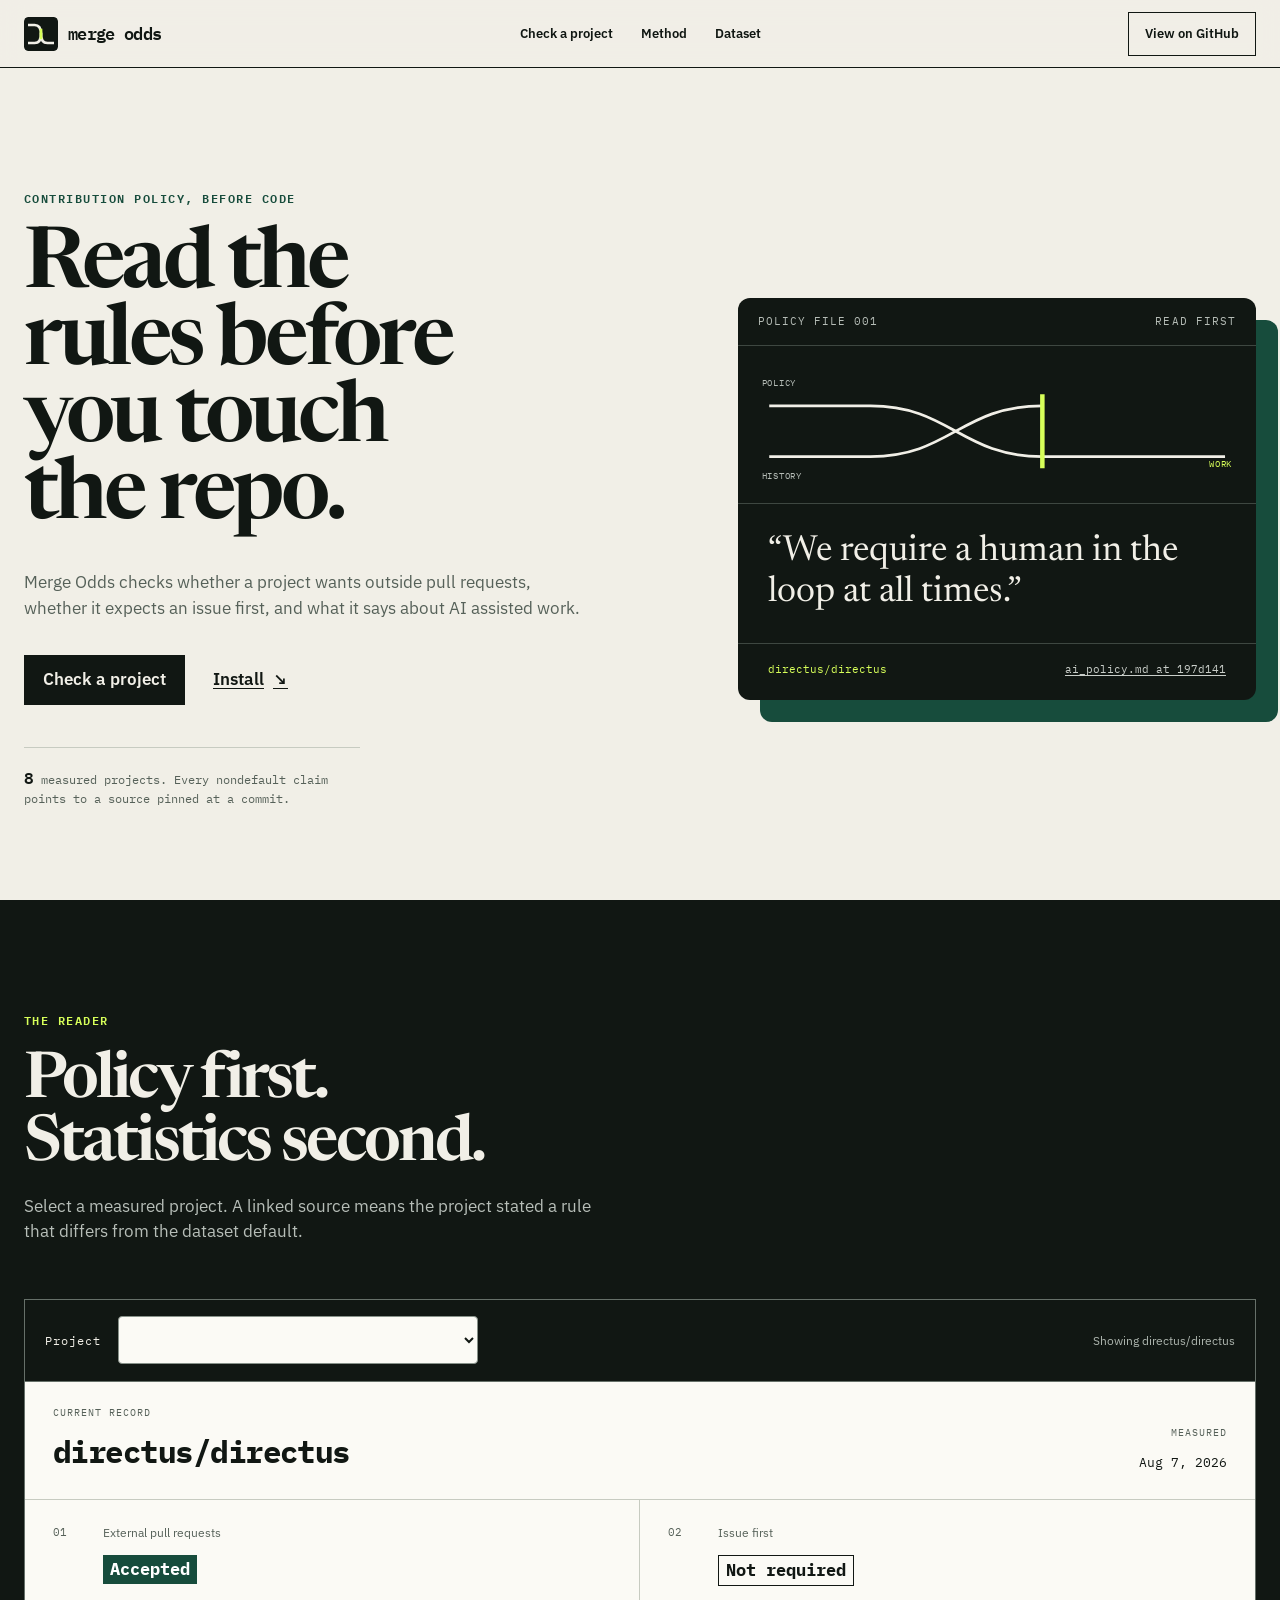
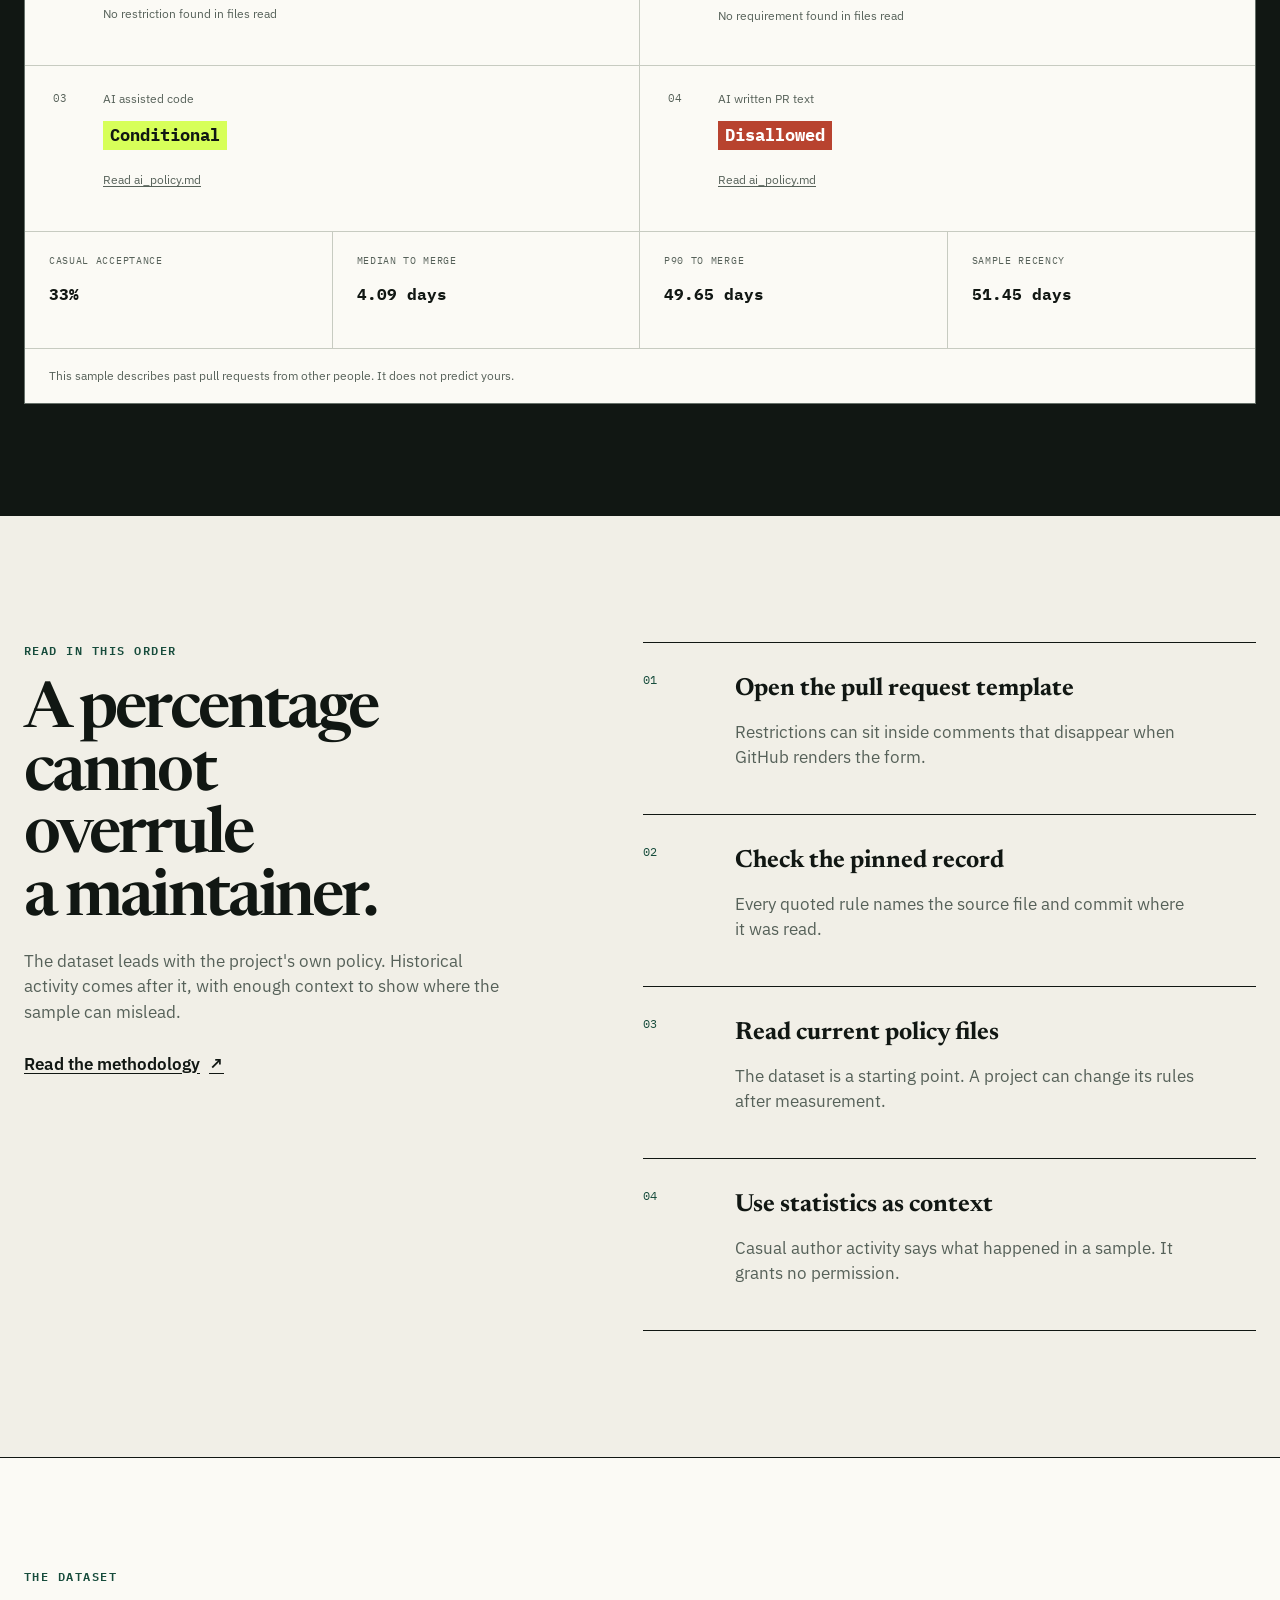
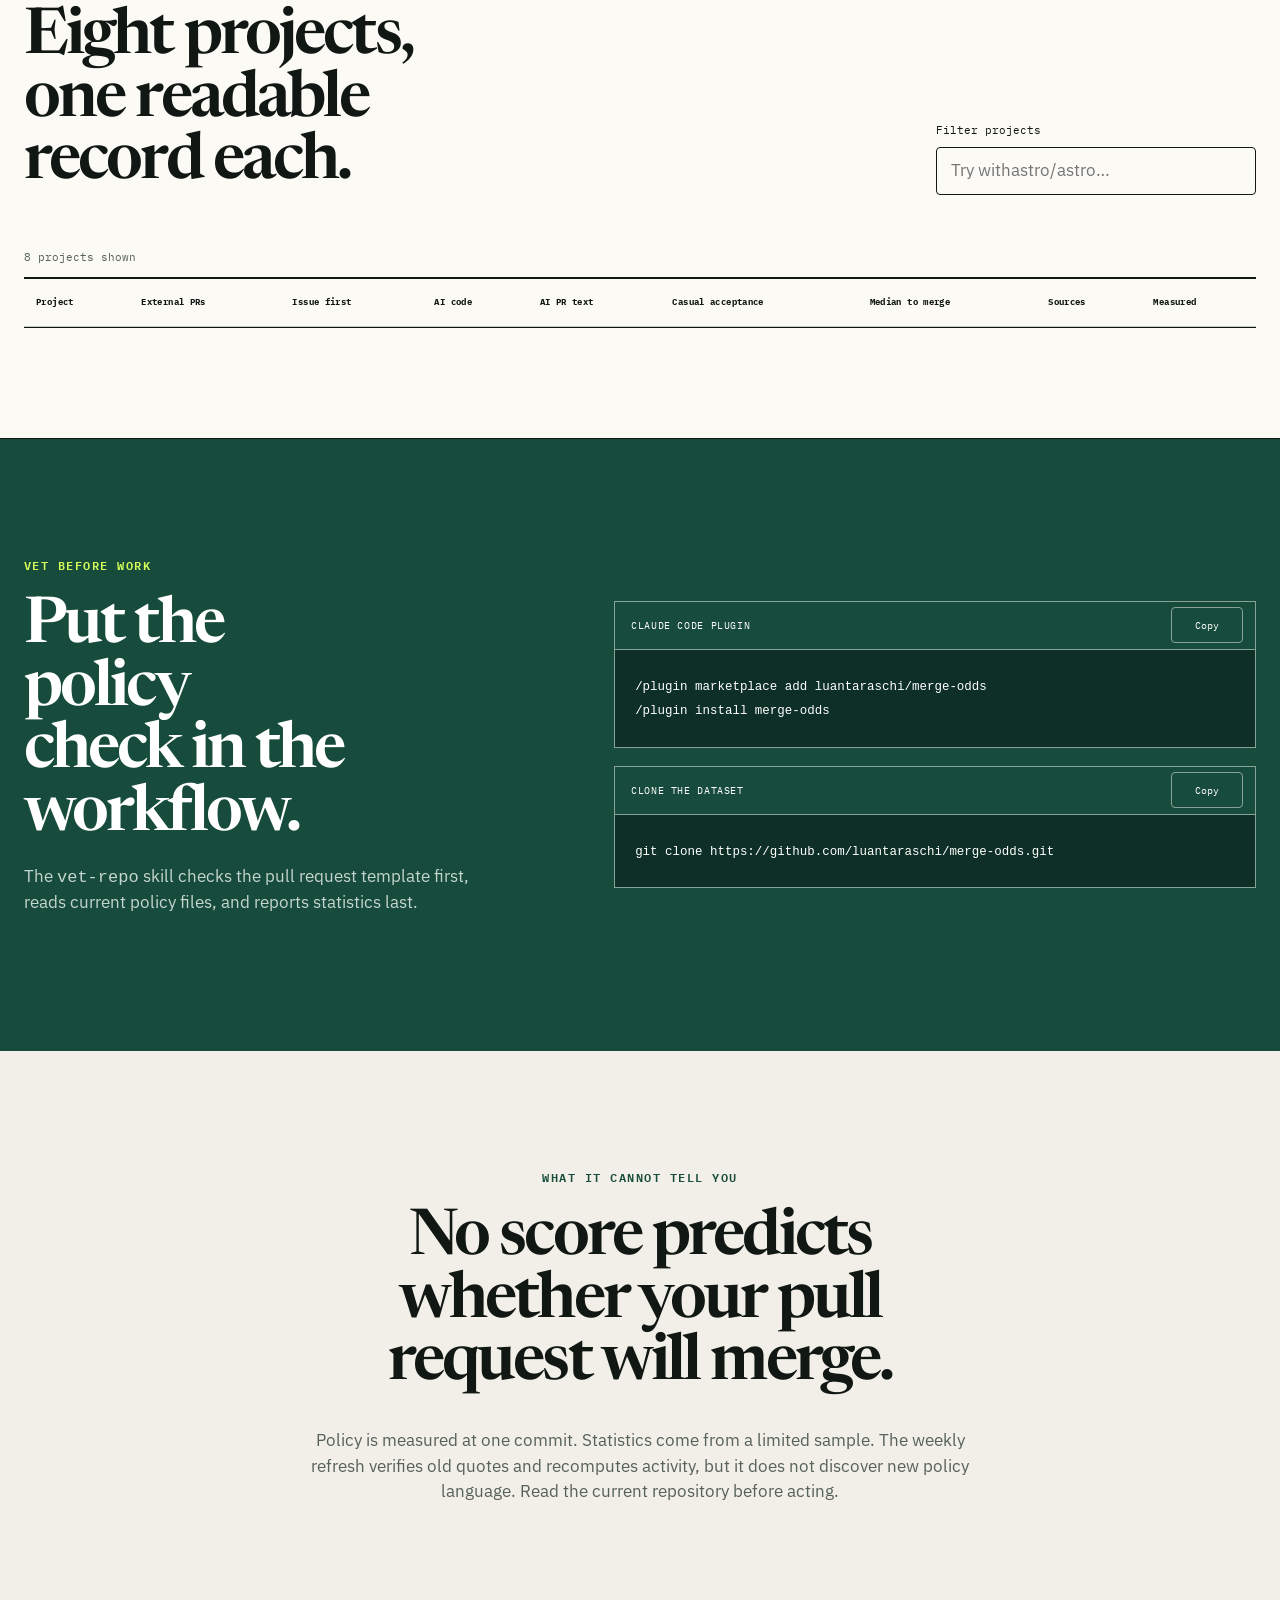
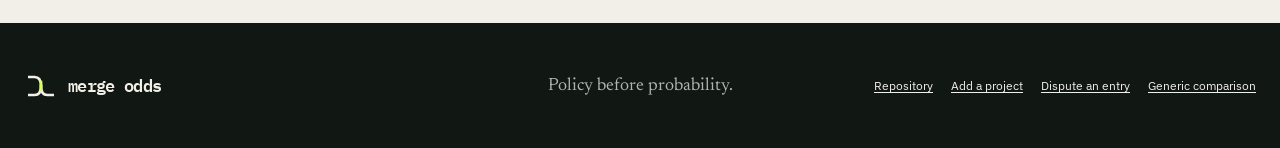
==== site/index.template.html @ 36a79b35 "feat: give merge odds a product site" ====
<!doctype html>
<html lang="en">
<head>
  <meta charset="utf-8">
  <meta name="viewport" content="width=device-width, initial-scale=1">
  <title>Merge Odds | Read the rules before you touch the repo</title>
  <meta name="description" content="Check whether an open source project accepts outside pull requests and read its contribution rules before work begins.">
  <meta name="theme-color" content="#f1efe7">
  <meta property="og:title" content="Merge Odds">
  <meta property="og:description" content="Read the rules before you touch the repo.">
  <meta property="og:type" content="website">
  <meta property="og:url" content="https://luantaraschi.github.io/merge-odds/">
  <meta property="og:image" content="https://luantaraschi.github.io/merge-odds/og.png">
  <link rel="icon" href="mark.svg" type="image/svg+xml">
  <link rel="preconnect" href="https://fonts.googleapis.com">
  <link rel="preconnect" href="https://fonts.gstatic.com" crossorigin>
  <link href="https://fonts.googleapis.com/css2?family=IBM+Plex+Mono:wght@400;500;600&amp;family=IBM+Plex+Sans:wght@400;500;600&amp;family=Newsreader:opsz,wght@6..72,500;6..72,650&amp;display=swap" rel="stylesheet">
  <link rel="stylesheet" href="styles.css">
  <script src="app.js" defer></script>
</head>
<body>
  <a class="skip-link" href="#main">Skip to content</a>
  <header class="site-header">
    <a class="brand" href="#top" aria-label="Merge Odds home">
      <img src="mark.svg" alt="" width="34" height="34">
      <span translate="no">merge odds</span>
    </a>
    <nav aria-label="Primary navigation">
      <a href="#reader">Check a project</a>
      <a href="#method">Method</a>
      <a href="#dataset">Dataset</a>
    </nav>
    <a class="header-action" href="https://github.com/luantaraschi/merge-odds">View on GitHub</a>
  </header>

  <main id="main">
    <section class="hero" id="top">
      <div class="hero-copy">
        <p class="eyebrow">CONTRIBUTION POLICY, BEFORE CODE</p>
        <h1>Read the rules before you touch the repo.</h1>
        <p class="hero-lede">Merge Odds checks whether a project wants outside pull requests, whether it expects an issue first, and what it says about AI assisted work.</p>
        <div class="hero-actions">
          <a class="button button-primary" href="#reader">Check a project</a>
          <a class="text-link" href="#install">Install <span aria-hidden="true">↘</span></a>
        </div>
        <p class="scope-note"><span>8</span> measured projects. Every nondefault claim points to a source pinned at a commit.</p>
      </div>

      <div class="case-file" aria-label="Example policy case file">
        <div class="case-file-head">
          <span>POLICY FILE 001</span>
          <span>READ FIRST</span>
        </div>
        <div class="case-route" aria-hidden="true">
          <svg viewBox="0 0 520 100" focusable="false">
            <path d="M8 22h112c88 0 100 56 190 56h202"/>
            <path d="M8 78h112c88 0 100-56 190-56"/>
            <path class="gate-line" d="M310 9v82"/>
          </svg>
          <span class="route-label route-policy">POLICY</span>
          <span class="route-label route-history">HISTORY</span>
          <span class="route-label route-work">WORK</span>
        </div>
        <blockquote>
          “We require a human in the loop at all times.”
        </blockquote>
        <div class="case-source">
          <span>directus/directus</span>
          <a href="https://github.com/directus/directus/blob/197d141ad92c659a8d89a29fe58b9618ed9863e2/ai_policy.md#L19">ai_policy.md at 197d141</a>
        </div>
      </div>
    </section>

    <section class="reader-section" id="reader" aria-labelledby="reader-title">
      <div class="section-heading">
        <p class="eyebrow">THE READER</p>
        <h2 id="reader-title">Policy first. Statistics second.</h2>
        <p>Select a measured project. A linked source means the project stated a rule that differs from the dataset default.</p>
      </div>

      <div class="reader-shell">
        <div class="reader-toolbar">
          <label for="repo-select">Project</label>
          <select id="repo-select" name="repo">
            <!-- merge-odds:repo-options -->
          </select>
          <p id="reader-status" class="reader-status" aria-live="polite">Showing directus/directus</p>
        </div>

        <article class="policy-reader" id="policy-reader" data-repo="directus/directus">
          <header class="policy-reader-head">
            <div>
              <p class="record-label">CURRENT RECORD</p>
              <h3 id="record-repo">directus/directus</h3>
            </div>
            <div class="record-date">
              <span>MEASURED</span>
              <time id="record-date" datetime="2026-08-07">2026.08.07</time>
            </div>
          </header>

          <div class="policy-grid" id="policy-grid">
            <div class="policy-item is-open">
              <span class="policy-index">01</span>
              <div><span class="policy-question">External pull requests</span><strong>Accepted</strong><small>No restriction found in files read</small></div>
            </div>
            <div class="policy-item is-neutral">
              <span class="policy-index">02</span>
              <div><span class="policy-question">Issue first</span><strong>Not required</strong><small>No requirement found in files read</small></div>
            </div>
            <div class="policy-item is-caution">
              <span class="policy-index">03</span>
              <div><span class="policy-question">AI assisted code</span><strong>Conditional</strong><a href="https://github.com/directus/directus/blob/197d141ad92c659a8d89a29fe58b9618ed9863e2/ai_policy.md#L21-L22">Read ai_policy.md</a></div>
            </div>
            <div class="policy-item is-stop">
              <span class="policy-index">04</span>
              <div><span class="policy-question">AI written PR text</span><strong>Disallowed</strong><a href="https://github.com/directus/directus/blob/197d141ad92c659a8d89a29fe58b9618ed9863e2/ai_policy.md#L29-L30">Read ai_policy.md</a></div>
            </div>
          </div>

          <div class="stats-strip" id="stats-strip" aria-label="Historical sample">
            <div><span>CASUAL ACCEPTANCE</span><strong>33%</strong></div>
            <div><span>MEDIAN TO MERGE</span><strong>4.09 days</strong></div>
            <div><span>P90 TO MERGE</span><strong>49.65 days</strong></div>
            <div><span>SAMPLE RECENCY</span><strong>51.45 days</strong></div>
          </div>
          <p class="stats-warning">This sample describes past pull requests from other people. It does not predict yours.</p>
        </article>
      </div>
    </section>

    <section class="method-section" id="method" aria-labelledby="method-title">
      <div class="method-intro">
        <p class="eyebrow">READ IN THIS ORDER</p>
        <h2 id="method-title">A percentage cannot overrule a maintainer.</h2>
        <p>The dataset leads with the project's own policy. Historical activity comes after it, with enough context to show where the sample can mislead.</p>
        <a class="text-link" href="https://github.com/luantaraschi/merge-odds/blob/main/METHODOLOGY.md">Read the methodology <span aria-hidden="true">↗</span></a>
      </div>
      <ol class="method-list">
        <li><span>01</span><div><h3>Open the pull request template</h3><p>Restrictions can sit inside comments that disappear when GitHub renders the form.</p></div></li>
        <li><span>02</span><div><h3>Check the pinned record</h3><p>Every quoted rule names the source file and commit where it was read.</p></div></li>
        <li><span>03</span><div><h3>Read current policy files</h3><p>The dataset is a starting point. A project can change its rules after measurement.</p></div></li>
        <li><span>04</span><div><h3>Use statistics as context</h3><p>Casual author activity says what happened in a sample. It grants no permission.</p></div></li>
      </ol>
    </section>

    <section class="dataset-section" id="dataset" aria-labelledby="dataset-title">
      <div class="section-heading dataset-heading">
        <div>
          <p class="eyebrow">THE DATASET</p>
          <h2 id="dataset-title">Eight projects, one readable record each.</h2>
        </div>
        <div class="search-field">
          <label for="dataset-search">Filter projects</label>
          <input id="dataset-search" name="project-filter" type="search" placeholder="Try withastro/astro…" autocomplete="off" spellcheck="false">
        </div>
      </div>
      <p id="filter-status" class="filter-status" aria-live="polite">8 projects shown</p>
      <div class="table-wrap" tabindex="0" aria-label="Measured repositories, horizontally scrollable on small screens">
        <table>
          <thead>
            <tr>
              <th scope="col">Project</th>
              <th scope="col">External PRs</th>
              <th scope="col">Issue first</th>
              <th scope="col">AI code</th>
              <th scope="col">AI PR text</th>
              <th scope="col">Casual acceptance</th>
              <th scope="col">Median to merge</th>
              <th scope="col">Sources</th>
              <th scope="col">Measured</th>
            </tr>
          </thead>
          <tbody>
            <!-- merge-odds:dataset-rows -->
          </tbody>
        </table>
      </div>
      <noscript><p class="noscript-note">The complete table is visible above. Enable JavaScript only if you want filtering and the interactive reader.</p></noscript>
    </section>

    <section class="install-section" id="install" aria-labelledby="install-title">
      <div class="install-copy">
        <p class="eyebrow">VET BEFORE WORK</p>
        <h2 id="install-title">Put the policy check in the workflow.</h2>
        <p>The <code>vet-repo</code> skill checks the pull request template first, reads current policy files, and reports statistics last.</p>
      </div>
      <div class="command-stack">
        <div class="command-block">
          <div class="command-label"><span>CLAUDE CODE PLUGIN</span><button type="button" data-copy="/plugin marketplace add luantaraschi/merge-odds&#10;/plugin install merge-odds">Copy</button></div>
          <pre><code>/plugin marketplace add luantaraschi/merge-odds
/plugin install merge-odds</code></pre>
        </div>
        <div class="command-block">
          <div class="command-label"><span>CLONE THE DATASET</span><button type="button" data-copy="git clone https://github.com/luantaraschi/merge-odds.git">Copy</button></div>
          <pre><code>git clone https://github.com/luantaraschi/merge-odds.git</code></pre>
        </div>
        <p id="copy-status" class="sr-only" aria-live="polite"></p>
      </div>
    </section>

    <section class="limits-section" aria-labelledby="limits-title">
      <p class="eyebrow">WHAT IT CANNOT TELL YOU</p>
      <h2 id="limits-title">No score predicts whether your pull request will merge.</h2>
      <p>Policy is measured at one commit. Statistics come from a limited sample. The weekly refresh verifies old quotes and recomputes activity, but it does not discover new policy language. Read the current repository before acting.</p>
    </section>
  </main>

  <footer>
    <a class="brand footer-brand" href="#top"><img src="mark.svg" alt="" width="34" height="34"><span translate="no">merge odds</span></a>
    <p>Policy before probability.</p>
    <div>
      <a href="https://github.com/luantaraschi/merge-odds">Repository</a>
      <a href="https://github.com/luantaraschi/merge-odds/issues/new?template=add-repo.yml">Add a project</a>
      <a href="https://github.com/luantaraschi/merge-odds/issues/new?template=dispute.yml">Dispute an entry</a>
      <a href="generic/">Generic comparison</a>
    </div>
  </footer>
</body>
</html>
---- site/styles.css ----
:root {
  --paper: #f1efe7;
  --paper-raised: #fbfaf5;
  --ink: #111713;
  --ink-quiet: #566159;
  --gate: #174c3c;
  --signal: #d7ff59;
  --stop: #b8432f;
  --rule: #c7cbc1;
  --display: "Newsreader", Georgia, serif;
  --sans: "IBM Plex Sans", Arial, sans-serif;
  --mono: "IBM Plex Mono", Consolas, monospace;
  --content: min(1240px, calc(100vw - 48px));
  color-scheme: light;
}

* { box-sizing: border-box; }
html { scroll-behavior: smooth; }
body {
  margin: 0;
  background: var(--paper);
  color: var(--ink);
  font-family: var(--sans);
  font-size: 17px;
  line-height: 1.5;
  text-rendering: optimizeLegibility;
}
a { color: inherit; text-underline-offset: 0.2em; }
img, svg { display: block; max-width: 100%; }
button, input, select { font: inherit; }
button, select, input, a { touch-action: manipulation; -webkit-tap-highlight-color: transparent; }
:focus-visible { outline: 3px solid var(--stop); outline-offset: 4px; }
[hidden] { display: none !important; }
[id] { scroll-margin-top: 90px; }
h1, h2, h3 { text-wrap: balance; }
p { text-wrap: pretty; }

.skip-link {
  position: fixed;
  left: 16px;
  top: 12px;
  z-index: 100;
  padding: 10px 14px;
  background: var(--signal);
  color: var(--ink);
  transform: translateY(-160%);
  transition: transform 140ms ease;
}
.skip-link:focus { transform: translateY(0); }

.site-header {
  position: sticky;
  top: 0;
  z-index: 20;
  width: 100%;
  min-height: 68px;
  padding: 10px max(24px, calc((100vw - 1240px) / 2));
  display: grid;
  grid-template-columns: 1fr auto 1fr;
  align-items: center;
  gap: 24px;
  background: rgba(241, 239, 231, 0.94);
  border-bottom: 1px solid var(--ink);
  backdrop-filter: blur(14px);
}
.brand {
  width: max-content;
  display: inline-flex;
  align-items: center;
  gap: 10px;
  color: var(--ink);
  font-family: var(--mono);
  font-weight: 600;
  text-decoration: none;
  letter-spacing: -0.04em;
}
.brand img { border-radius: 4px; }
.site-header nav { display: flex; align-items: center; gap: 28px; }
.site-header nav a, .header-action {
  min-height: 44px;
  display: inline-flex;
  align-items: center;
  font-size: 0.84rem;
  font-weight: 600;
  text-decoration: none;
}
.site-header nav a { position: relative; }
.site-header nav a::after {
  content: "";
  position: absolute;
  left: 0;
  right: 100%;
  bottom: 6px;
  height: 2px;
  background: var(--gate);
  transition: right 140ms ease;
}
.site-header nav a:hover::after { right: 0; }
.header-action {
  justify-self: end;
  padding: 0 16px;
  border: 1px solid var(--ink);
  transition: background 140ms ease, color 140ms ease;
}
.header-action:hover { background: var(--ink); color: var(--paper); }

.hero {
  width: var(--content);
  min-height: calc(100vh - 68px);
  margin: 0 auto;
  padding: clamp(72px, 9vw, 132px) 0 86px;
  display: grid;
  grid-template-columns: minmax(0, 0.92fr) minmax(460px, 0.78fr);
  align-items: center;
  gap: clamp(52px, 8vw, 112px);
}
.eyebrow {
  margin: 0 0 22px;
  color: var(--gate);
  font-family: var(--mono);
  font-size: 0.72rem;
  font-weight: 600;
  letter-spacing: 0.13em;
}
.hero h1, .section-heading h2, .method-intro h2, .install-copy h2, .limits-section h2 {
  margin: 0;
  font-family: var(--display);
  font-weight: 600;
  letter-spacing: -0.045em;
  text-wrap: balance;
}
.hero h1 { max-width: 10ch; font-size: clamp(3.7rem, 6.6vw, 6.9rem); line-height: 0.91; }
.hero-lede { max-width: 56ch; margin: 32px 0 0; color: var(--ink-quiet); font-size: 1.09rem; }
.hero-actions { margin-top: 34px; display: flex; align-items: center; gap: 28px; }
.button {
  min-height: 48px;
  padding: 11px 18px;
  display: inline-flex;
  align-items: center;
  justify-content: center;
  font-weight: 600;
  text-decoration: none;
}
.button-primary { background: var(--ink); color: var(--paper); border: 1px solid var(--ink); transition: background 140ms ease, color 140ms ease; }
.button-primary:hover { background: var(--signal); color: var(--ink); }
.text-link { display: inline-flex; min-height: 44px; align-items: center; gap: 9px; font-weight: 600; }
.text-link span { transition: transform 140ms ease; }
.text-link:hover span { transform: translate(3px, 3px); }
.scope-note {
  max-width: 48ch;
  margin: 42px 0 0;
  padding-top: 18px;
  border-top: 1px solid var(--rule);
  color: var(--ink-quiet);
  font-family: var(--mono);
  font-size: 0.74rem;
}
.scope-note span { color: var(--ink); font-size: 1rem; font-weight: 600; }

.case-file { background: var(--ink); color: var(--paper); border-radius: 12px; box-shadow: 22px 22px 0 var(--gate); overflow: hidden; }
.case-file-head { padding: 16px 20px; display: flex; justify-content: space-between; border-bottom: 1px solid #3e4741; color: #b5bcb6; font-family: var(--mono); font-size: 0.66rem; letter-spacing: 0.1em; }
.case-route { position: relative; margin: 40px 24px 26px; }
.case-route svg { width: 100%; height: auto; }
.case-route path { fill: none; stroke: var(--paper); stroke-width: 3; }
.case-route .gate-line { stroke: var(--signal); stroke-width: 5; }
.route-label { position: absolute; color: #b5bcb6; font-family: var(--mono); font-size: 0.57rem; letter-spacing: 0.08em; }
.route-policy { left: 0; top: -9px; }
.route-history { left: 0; bottom: -7px; }
.route-work { right: 0; bottom: 5px; color: var(--signal); }
.case-file blockquote { margin: 0; padding: 28px 30px; border-top: 1px solid #3e4741; border-bottom: 1px solid #3e4741; font-family: var(--display); font-size: clamp(1.5rem, 3vw, 2.25rem); line-height: 1.15; }
.case-source { padding: 18px 30px 22px; display: flex; justify-content: space-between; gap: 22px; font-family: var(--mono); font-size: 0.66rem; }
.case-source span { color: var(--signal); }
.case-source a { color: #c9cec9; text-align: right; }

.reader-section { padding: 112px max(24px, calc((100vw - 1240px) / 2)); background: var(--ink); color: var(--paper); }
.section-heading { max-width: 740px; margin-bottom: 54px; }
.section-heading .eyebrow, .install-section .eyebrow { color: var(--signal); }
.section-heading h2, .method-intro h2, .install-copy h2, .limits-section h2 { font-size: clamp(2.7rem, 5vw, 5.1rem); line-height: 0.98; }
.section-heading > p:last-child { max-width: 60ch; color: #b7beb8; }
.reader-shell { border: 1px solid #667069; }
.reader-toolbar { min-height: 82px; padding: 16px 20px; display: grid; grid-template-columns: auto minmax(220px, 360px) 1fr; align-items: center; gap: 18px; border-bottom: 1px solid #667069; }
.reader-toolbar label { font-family: var(--mono); font-size: 0.72rem; letter-spacing: 0.08em; }
.reader-toolbar select { width: 100%; min-height: 48px; padding: 0 42px 0 14px; border: 1px solid #879189; border-radius: 4px; background: var(--paper-raised); color: var(--ink); }
.reader-status { margin: 0; color: #aeb6af; font-size: 0.78rem; text-align: right; }
.policy-reader { background: var(--paper-raised); color: var(--ink); transition: opacity 240ms ease, transform 240ms ease; }
.policy-reader.reader-updated { animation: reader-update 240ms ease; }
@keyframes reader-update { from { opacity: 0.7; transform: translateY(5px); } to { opacity: 1; transform: translateY(0); } }
.policy-reader-head { min-height: 112px; padding: 24px 28px; display: flex; align-items: flex-end; justify-content: space-between; gap: 24px; border-bottom: 1px solid var(--rule); }
.record-label, .record-date span { display: block; margin: 0 0 8px; color: var(--ink-quiet); font-family: var(--mono); font-size: 0.62rem; letter-spacing: 0.1em; }
.policy-reader-head h3 { margin: 0; font-family: var(--mono); font-size: clamp(1.25rem, 2.4vw, 2rem); letter-spacing: -0.05em; }
.policy-reader-head h3 { overflow-wrap: anywhere; }
.record-date { text-align: right; }
.record-date time { font-family: var(--mono); font-size: 0.8rem; font-variant-numeric: tabular-nums; }
.policy-grid { display: grid; grid-template-columns: repeat(2, 1fr); }
.policy-item { min-height: 166px; padding: 24px 28px; display: grid; grid-template-columns: 34px 1fr; gap: 16px; border-bottom: 1px solid var(--rule); }
.policy-item:nth-child(odd) { border-right: 1px solid var(--rule); }
.policy-index { color: var(--ink-quiet); font-family: var(--mono); font-size: 0.7rem; }
.policy-question { display: block; color: var(--ink-quiet); font-size: 0.74rem; }
.policy-item strong { display: block; width: max-content; max-width: 100%; margin: 14px 0 16px; padding: 3px 7px; font-family: var(--mono); font-size: 1.08rem; line-height: 1.3; }
.policy-item.is-open strong { background: var(--gate); color: white; }
.policy-item.is-neutral strong { border: 1px solid var(--ink); }
.policy-item.is-caution strong { background: var(--signal); }
.policy-item.is-stop strong { background: var(--stop); color: white; }
.policy-item a, .policy-item small { color: var(--ink-quiet); font-size: 0.72rem; }
.stats-strip { display: grid; grid-template-columns: repeat(4, 1fr); border-bottom: 1px solid var(--rule); }
.stats-strip > div { min-height: 116px; padding: 22px 24px; border-right: 1px solid var(--rule); }
.stats-strip > div:last-child { border-right: 0; }
.stats-strip span { display: block; color: var(--ink-quiet); font-family: var(--mono); font-size: 0.61rem; letter-spacing: 0.07em; }
.stats-strip strong { display: block; margin-top: 14px; font-family: var(--mono); font-size: 1rem; font-variant-numeric: tabular-nums; }
.stats-warning { margin: 0; padding: 18px 24px; color: var(--ink-quiet); font-size: 0.75rem; }

.method-section { width: var(--content); margin: 0 auto; padding: 126px 0; display: grid; grid-template-columns: 0.78fr 1fr; gap: clamp(70px, 11vw, 150px); }
.method-intro { align-self: start; position: sticky; top: 112px; }
.method-intro h2 { max-width: 10ch; }
.method-intro > p:not(.eyebrow) { max-width: 48ch; color: var(--ink-quiet); }
.method-list { margin: 0; padding: 0; list-style: none; border-top: 1px solid var(--ink); }
.method-list li { min-height: 172px; padding: 28px 0; display: grid; grid-template-columns: 72px 1fr; gap: 20px; border-bottom: 1px solid var(--ink); }
.method-list li > span { font-family: var(--mono); font-size: 0.72rem; color: var(--gate); }
.method-list h3 { margin: 0; font-family: var(--display); font-size: 1.55rem; }
.method-list p { max-width: 46ch; margin: 12px 0 0; color: var(--ink-quiet); }

.dataset-section { padding: 110px max(24px, calc((100vw - 1240px) / 2)); background: var(--paper-raised); border-top: 1px solid var(--ink); border-bottom: 1px solid var(--ink); }
.dataset-heading { max-width: none; display: flex; justify-content: space-between; align-items: end; gap: 60px; }
.dataset-heading .eyebrow { color: var(--gate); }
.dataset-heading h2 { max-width: 10ch; font-size: clamp(2.7rem, 5vw, 4.8rem); }
.search-field { min-width: min(100%, 320px); }
.search-field label { display: block; margin-bottom: 8px; font-family: var(--mono); font-size: 0.7rem; }
.search-field input { width: 100%; min-height: 48px; padding: 0 14px; border: 1px solid var(--ink); border-radius: 4px; background: transparent; color: var(--ink); }
.filter-status { margin: 0 0 12px; color: var(--ink-quiet); font-family: var(--mono); font-size: 0.68rem; }
.table-wrap { overflow-x: auto; border-top: 2px solid var(--ink); border-bottom: 1px solid var(--ink); }
table { width: 100%; min-width: 1120px; border-collapse: collapse; font-size: 0.72rem; font-variant-numeric: tabular-nums; }
th, td { padding: 16px 12px; border-bottom: 1px solid var(--rule); text-align: left; vertical-align: top; }
th { font-family: var(--mono); font-size: 0.59rem; letter-spacing: 0.04em; }
td:first-child { font-family: var(--mono); font-weight: 600; }
td a { overflow-wrap: anywhere; }
tbody tr { transition: background 140ms ease; }
tbody tr:hover { background: #ecebdf; }
.noscript-note { font-size: 0.8rem; }

.install-section { padding: 118px max(24px, calc((100vw - 1240px) / 2)); display: grid; grid-template-columns: 0.72fr 1fr; gap: clamp(64px, 10vw, 140px); background: var(--gate); color: white; }
.install-copy, .command-stack, .command-block { min-width: 0; }
.install-copy h2 { max-width: 9ch; }
.install-copy > p:last-child { max-width: 46ch; color: #c5d5cf; }
.command-stack { align-self: center; }
.command-block { border: 1px solid #89a298; }
.command-block + .command-block { margin-top: 18px; }
.command-label { min-height: 48px; padding: 0 12px 0 16px; display: flex; align-items: center; justify-content: space-between; gap: 16px; border-bottom: 1px solid #89a298; font-family: var(--mono); font-size: 0.65rem; letter-spacing: 0.06em; }
.command-label button { min-width: 72px; min-height: 36px; border: 1px solid #89a298; border-radius: 4px; background: transparent; color: white; cursor: pointer; transition: background 140ms ease, color 140ms ease; }
.command-label button:hover { background: var(--signal); color: var(--ink); }
pre { max-width: 100%; margin: 0; padding: 24px 20px; overflow-x: auto; background: #0d2f26; font-family: var(--mono); font-size: 0.78rem; line-height: 1.8; }

.limits-section { width: var(--content); margin: 0 auto; padding: 118px 0; text-align: center; }
.limits-section h2 { max-width: 13ch; margin: 0 auto; }
.limits-section > p:last-child { max-width: 66ch; margin: 32px auto 0; color: var(--ink-quiet); }

footer { min-height: 122px; padding: 32px max(24px, calc((100vw - 1240px) / 2)); display: grid; grid-template-columns: 1fr auto 1fr; align-items: center; gap: 32px; background: var(--ink); color: var(--paper); }
.footer-brand { color: var(--paper); }
footer p { color: #aeb6af; font-family: var(--display); font-size: 1.12rem; }
footer > div { justify-self: end; display: flex; flex-wrap: wrap; justify-content: flex-end; gap: 18px; }
footer > div a { font-size: 0.74rem; }
.sr-only { position: absolute; width: 1px; height: 1px; padding: 0; margin: -1px; overflow: hidden; clip: rect(0, 0, 0, 0); white-space: nowrap; border: 0; }

@media (max-width: 1020px) {
  .site-header { grid-template-columns: 1fr auto; }
  .site-header nav { display: none; }
  .hero { min-height: auto; grid-template-columns: 1fr; }
  .hero-copy { max-width: 760px; }
  .hero h1 { max-width: 11ch; }
  .case-file { width: min(100%, 660px); justify-self: end; }
  .method-section, .install-section { grid-template-columns: 1fr; }
  .method-intro { position: static; }
  .method-intro h2, .install-copy h2 { max-width: 12ch; }
  .stats-strip { grid-template-columns: repeat(2, 1fr); }
  .stats-strip > div:nth-child(2) { border-right: 0; }
  .stats-strip > div:nth-child(-n+2) { border-bottom: 1px solid var(--rule); }
  footer { grid-template-columns: 1fr 1fr; }
  footer p { display: none; }
}

@media (max-width: 720px) {
  :root { --content: calc(100vw - 32px); }
  body { font-size: 16px; }
  .site-header { min-height: 62px; padding: 8px 16px; }
  .brand span { font-size: 0.88rem; }
  .header-action { min-height: 42px; padding: 0 11px; font-size: 0.72rem; }
  .hero { padding: 64px 0 76px; gap: 50px; }
  .hero h1 { font-size: clamp(3.25rem, 16vw, 5rem); }
  .hero-lede { font-size: 1rem; }
  .hero-actions { align-items: stretch; flex-direction: column; gap: 8px; }
  .text-link { width: max-content; }
  .case-file { width: calc(100% - 10px); justify-self: start; box-shadow: 10px 10px 0 var(--gate); }
  .case-file-head { padding: 13px 14px; }
  .case-route { margin: 32px 16px 22px; }
  .case-file blockquote { padding: 24px 18px; }
  .case-source { padding: 16px 18px 20px; flex-direction: column; gap: 6px; }
  .case-source a { text-align: left; overflow-wrap: anywhere; }
  .reader-section, .dataset-section, .install-section { padding: 82px 16px; }
  .section-heading { margin-bottom: 36px; }
  .reader-toolbar { grid-template-columns: 1fr; gap: 8px; }
  .reader-status { text-align: left; }
  .policy-reader-head { min-height: 100px; padding: 20px; align-items: flex-start; flex-direction: column; }
  .record-date { text-align: left; }
  .policy-grid { grid-template-columns: 1fr; }
  .policy-item { min-height: 148px; padding: 22px 20px; }
  .policy-item:nth-child(odd) { border-right: 0; }
  .stats-strip { grid-template-columns: 1fr; }
  .stats-strip > div { min-height: 94px; border-right: 0; border-bottom: 1px solid var(--rule); }
  .stats-strip > div:nth-child(2) { border-bottom: 1px solid var(--rule); }
  .stats-strip > div:last-child { border-bottom: 0; }
  .method-section { padding: 86px 0; gap: 54px; }
  .method-list li { grid-template-columns: 42px 1fr; }
  .dataset-heading { align-items: stretch; flex-direction: column; gap: 34px; }
  .table-wrap { overflow: visible; border-bottom: 0; }
  table { min-width: 0; display: block; }
  thead { display: none; }
  tbody, tr, td { display: block; width: 100%; }
  tbody { display: grid; gap: 16px; }
  tbody tr { padding: 10px 16px; border: 1px solid var(--ink); }
  td { min-height: 42px; padding: 10px 0; display: grid; grid-template-columns: minmax(120px, 0.8fr) 1fr; gap: 14px; border-bottom: 1px solid var(--rule); }
  td::before { content: attr(data-label); color: var(--ink-quiet); font-family: var(--mono); font-size: 0.62rem; font-weight: 400; }
  td:last-child { border-bottom: 0; }
  .command-block { margin-left: -1px; margin-right: -1px; }
  pre { font-size: 0.69rem; }
  .limits-section { padding: 84px 0; text-align: left; }
  .limits-section h2, .limits-section > p:last-child { margin-left: 0; }
  footer { padding: 34px 16px; grid-template-columns: 1fr; align-items: start; }
  footer > div { justify-self: start; justify-content: flex-start; }
}

@media (max-width: 360px) {
  .header-action { padding: 0 9px; }
  .brand { gap: 7px; }
  .brand img { width: 30px; height: 30px; }
  .hero h1 { font-size: 3.1rem; }
  .policy-item { grid-template-columns: 28px 1fr; gap: 10px; }
}

@media (prefers-reduced-motion: reduce) {
  html { scroll-behavior: auto; }
  *, *::before, *::after { animation-duration: 0.01ms !important; animation-iteration-count: 1 !important; transition-duration: 0.01ms !important; }
}
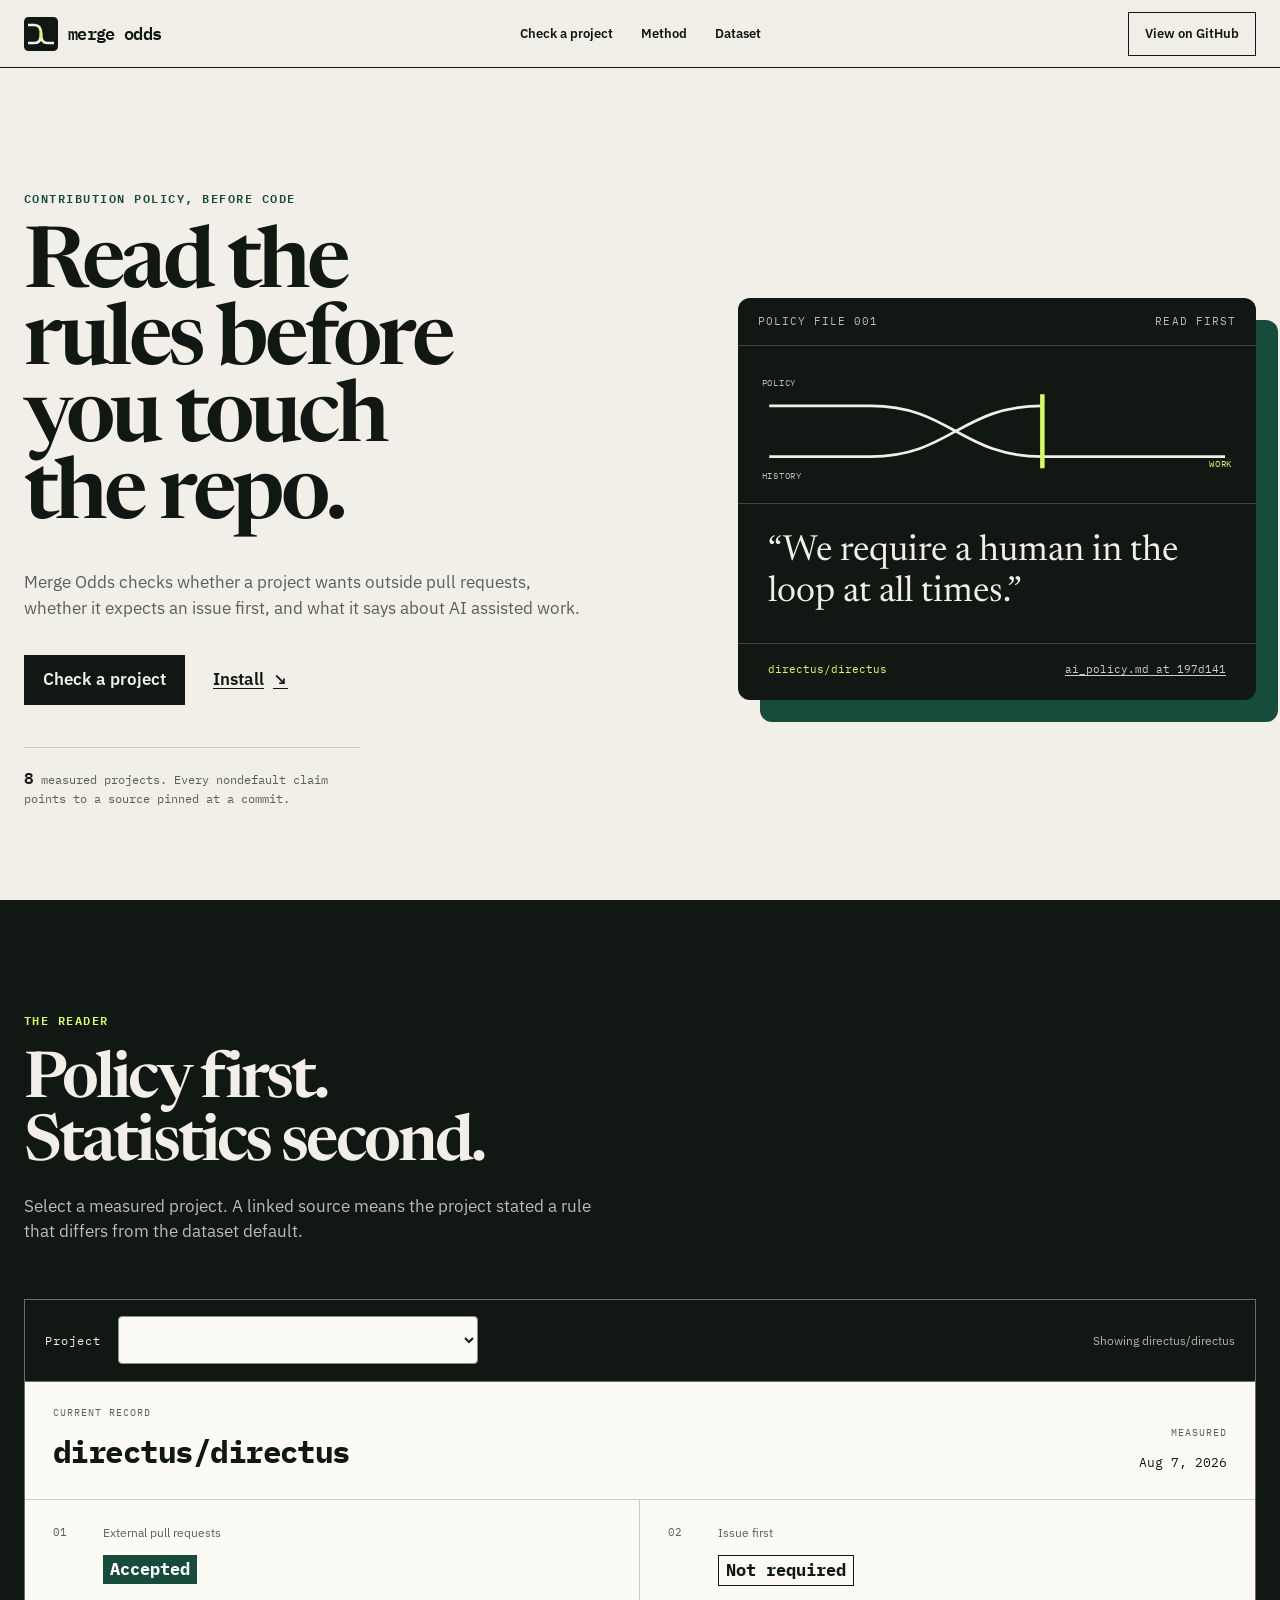
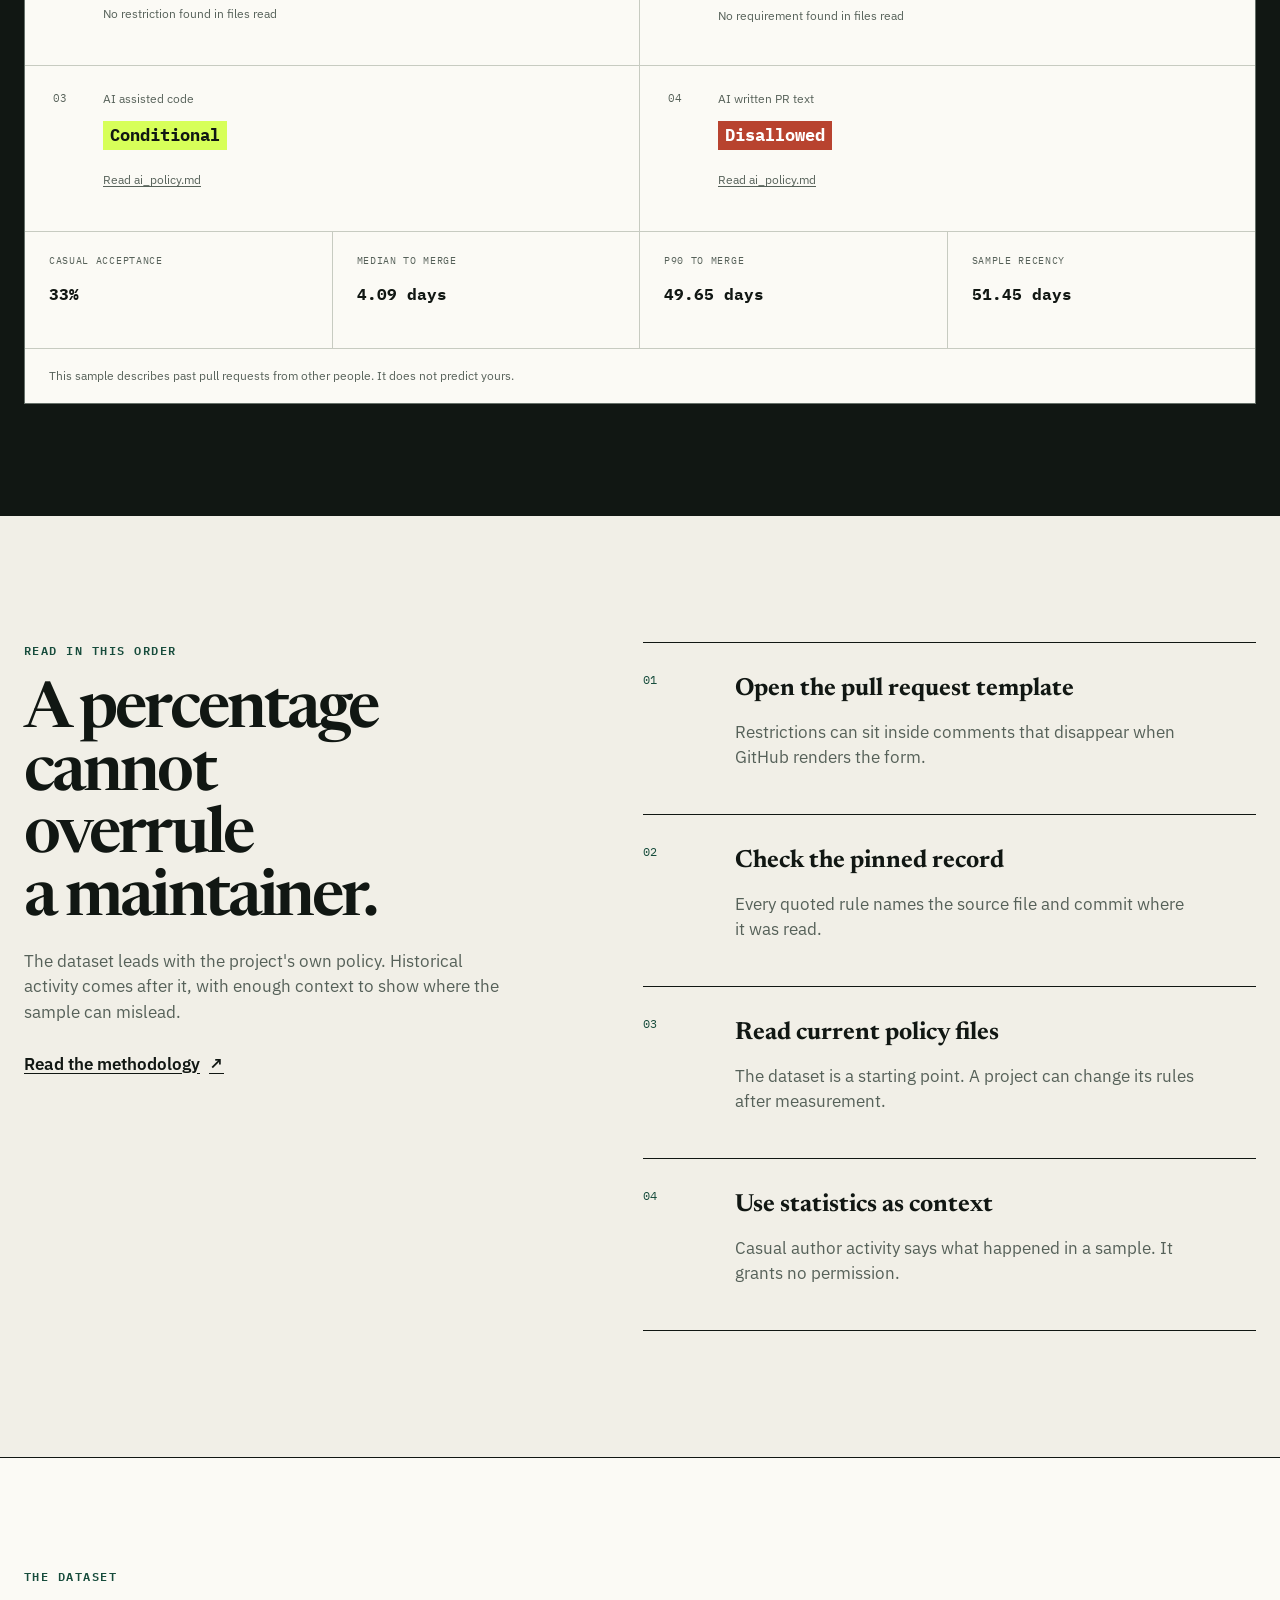
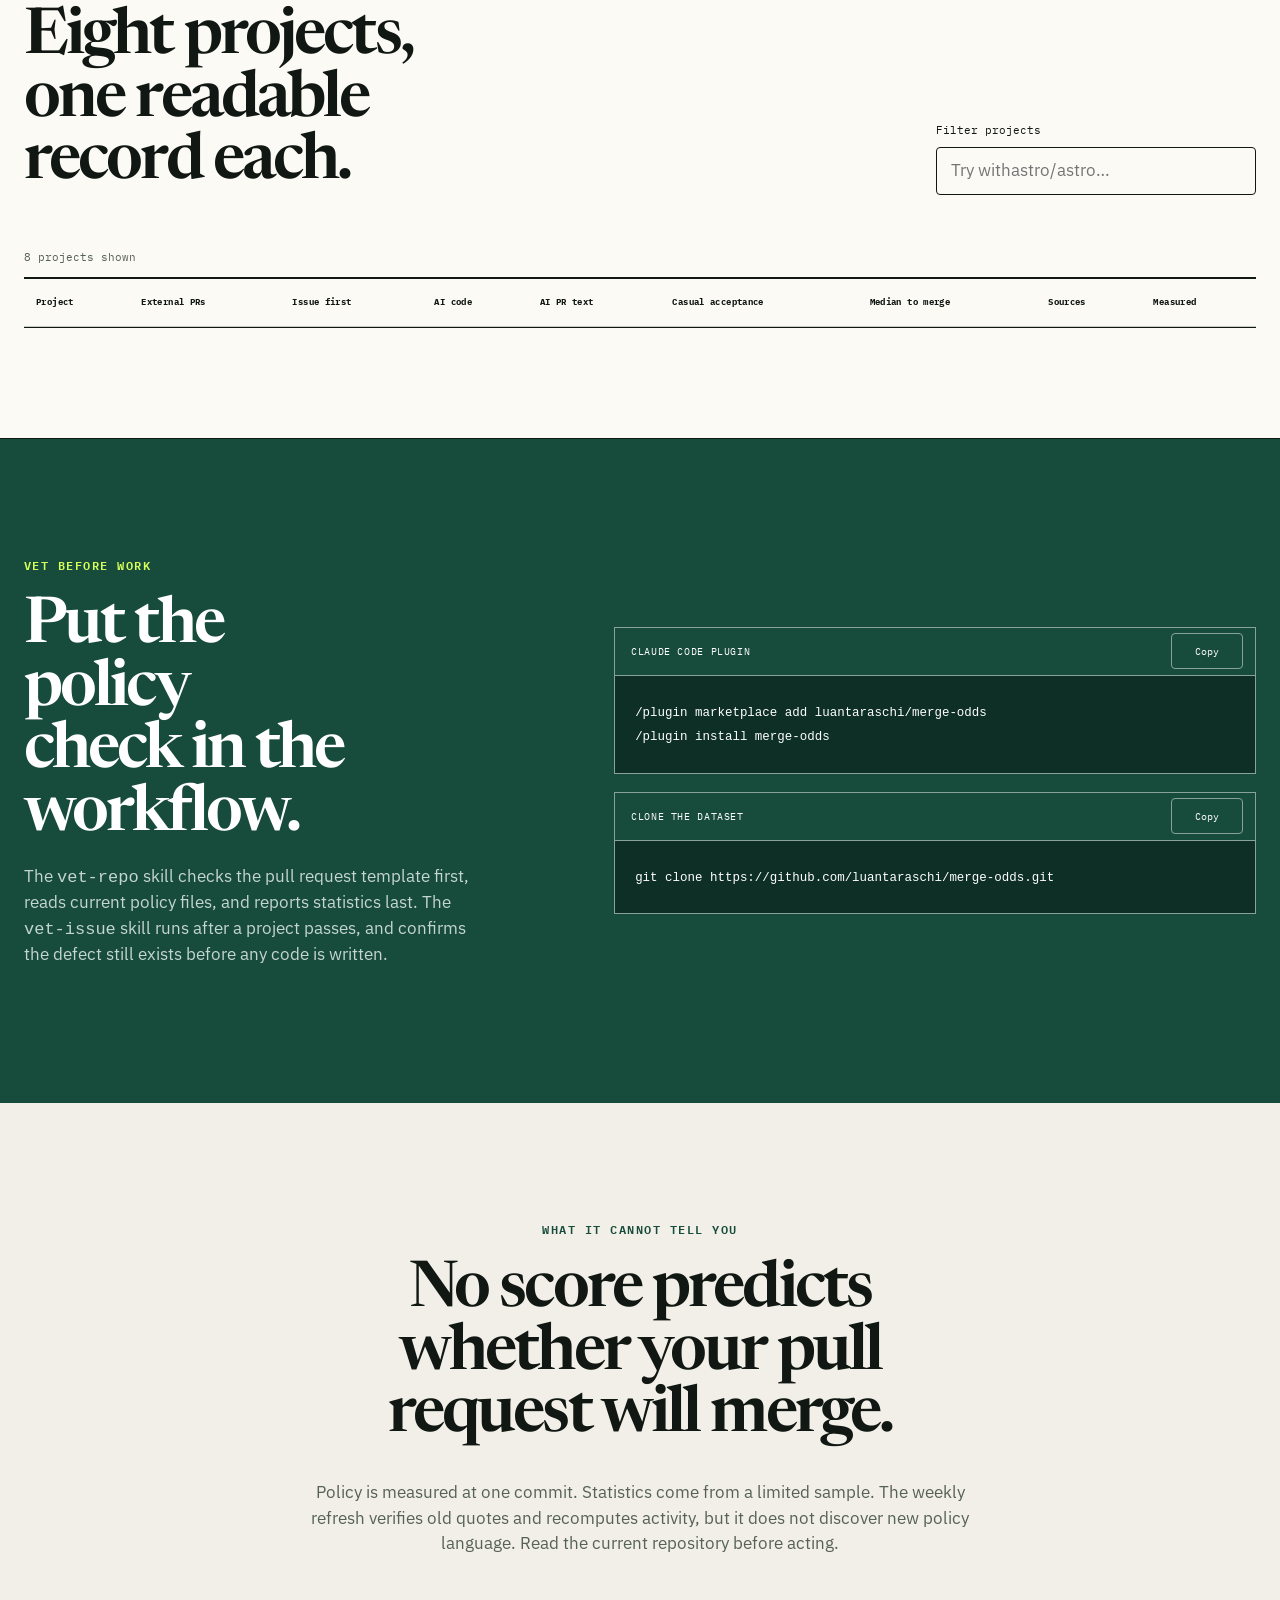
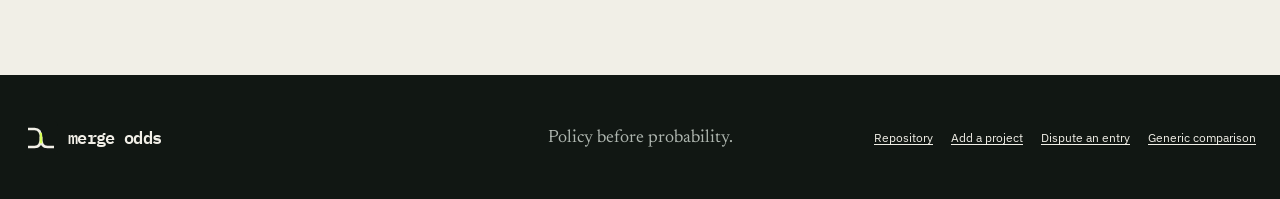
==== commit c9da0bb4: "feat: rewrite vet-repo around gates and add the vet-issue skill The vetting sequence gained the chec" ====
--- a/site/index.template.html
+++ b/site/index.template.html
@@ -183,7 +183,7 @@
       <div class="install-copy">
         <p class="eyebrow">VET BEFORE WORK</p>
         <h2 id="install-title">Put the policy check in the workflow.</h2>
-        <p>The <code>vet-repo</code> skill checks the pull request template first, reads current policy files, and reports statistics last.</p>
+        <p>The <code>vet-repo</code> skill checks the pull request template first, reads current policy files, and reports statistics last. The <code>vet-issue</code> skill runs after a project passes, and confirms the defect still exists before any code is written.</p>
       </div>
       <div class="command-stack">
         <div class="command-block">
